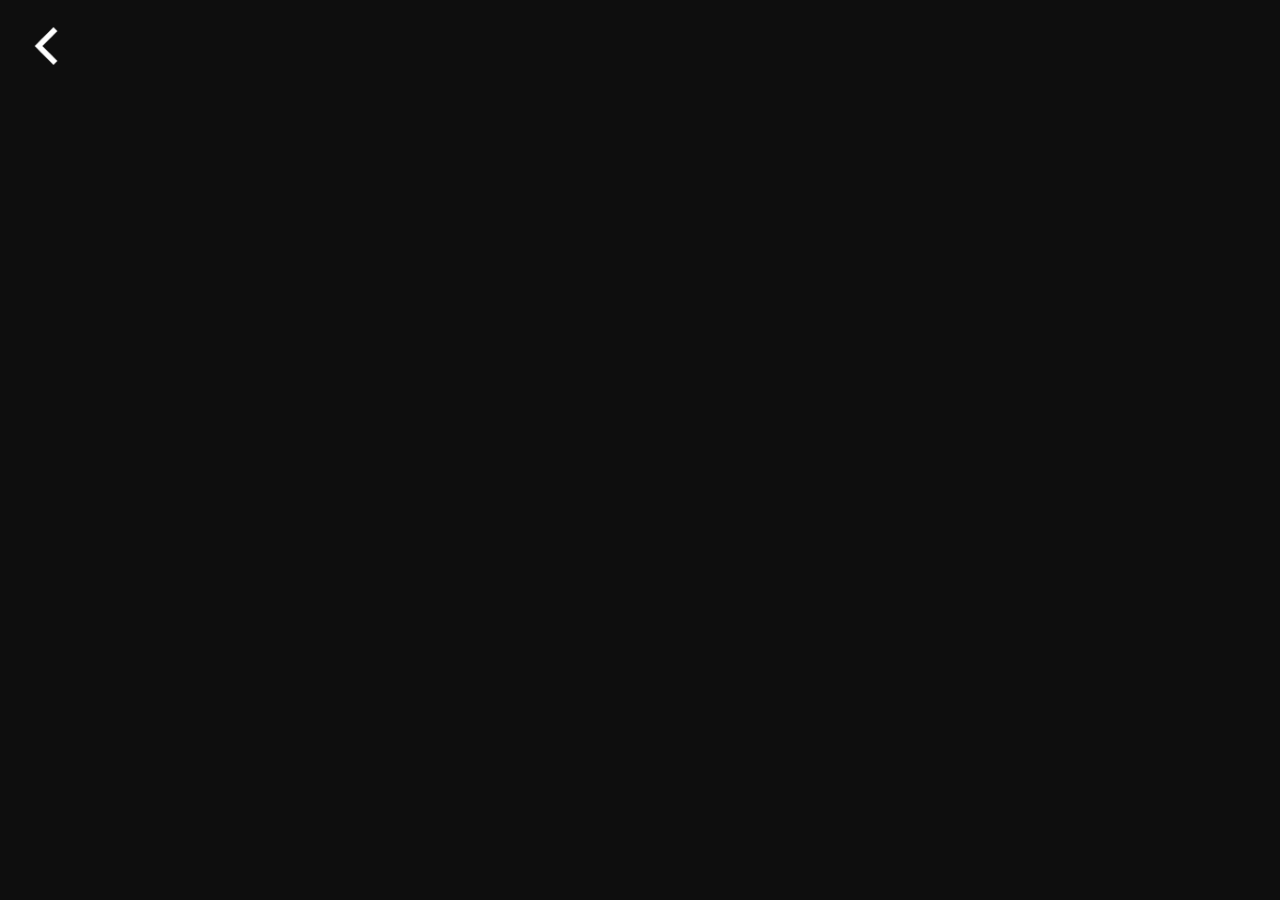
==== art.html @ b429dd1c "starting on art portfolio page" ====
<!DOCTYPE html>
<html lang="en">
<head>
    <meta charset="UTF-8">
    <meta http-equiv="X-UA-Compatible" content="IE=edge">
    <meta name="viewport" content="width=device-width, initial-scale=1.0">
    <title>portfolio art</title>
    <link rel="preconnect" href="https://fonts.gstatic.com">
    <link href="https://fonts.googleapis.com/css2?family=Antic&family=Antic+Didone&display=swap" rel="stylesheet">
    <link rel="stylesheet" href="artStyle.css">
</head>
<body>
    <header>
        <div>
            <a href="index.html"><img src="img/iconfinder_icon-ios7-arrow-back_211686.png" alt="arrow"></a>
        </div>    
    </header>

    <main>
        <div class="container">

            <div class="info">

            </div>

            <div class="gallery">

            </div>




        </div>
         





    </main>




</body>

</html>
---- artStyle.css ----
* {
  margin: 0;
  padding: 0;
  box-sizing: border-box;
}

body {
  background: #0e0e0e;
}

header a {
  display: inline-block;
}

header img {
  max-width: 60px;
  margin: 1rem 1rem;
}
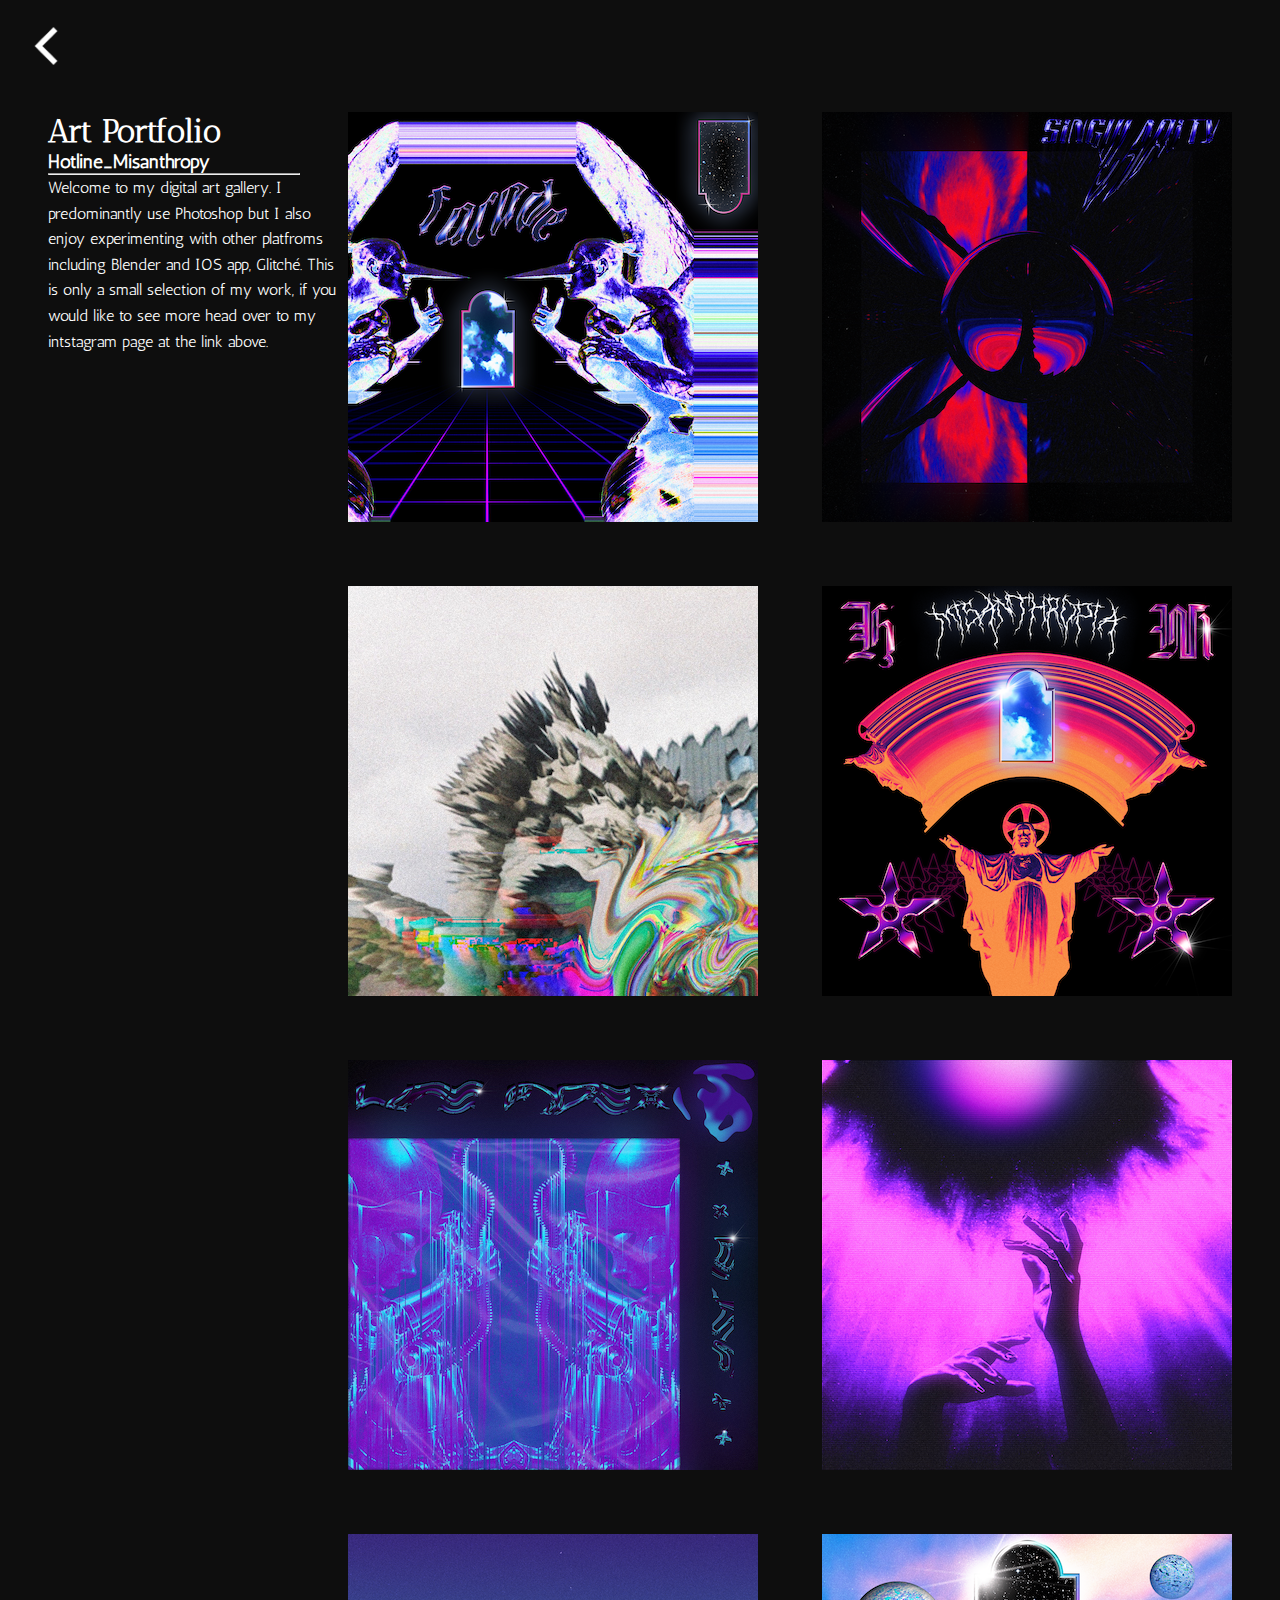
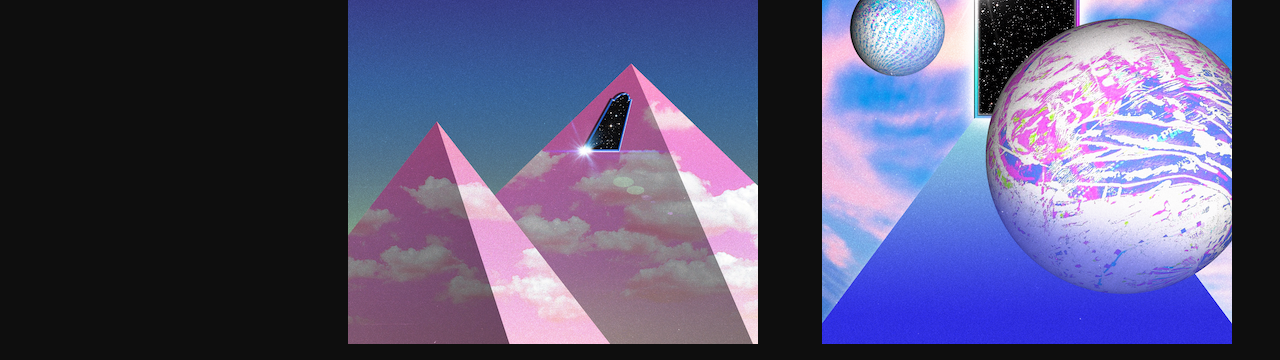
==== commit 9ffffcd6: "basic layout" ====
--- a/art.html
+++ b/art.html
@@ -20,11 +20,26 @@
         <div class="container">
 
             <div class="info">
+                <h1>Art Portfolio</h1>
+                <span>
+                    <!-- insert instagram logo here -->
+                    <h3>Hotline_Misanthropy</h2>
+
+                </span>
+                <hr>
+                <p>Welcome to my digital art gallery. I predominantly use Photoshop but I also enjoy experimenting with other platfroms including Blender and IOS app, Glitché. This is only a small selection of my work, if you would like to see more head over to my intstagram page at the link above.</p>
 
             </div>
 
             <div class="gallery">
-
+                <img src="img/gallery_1.png">
+                <img src="img/gallery_2.png">
+                <img src="img/gallery_3.jpg">
+                <img src="img/gallery_4.png">
+                <img src="img/gallery_5.jpg">
+                <img src="img/gallery_6.jpg">
+                <img src="img/gallery_7.png">
+                <img src="img/gallery_8.png">
             </div>
 
 
--- a/artStyle.css
+++ b/artStyle.css
@@ -8,6 +8,8 @@
   background: #0e0e0e;
 }
 
+/* header */
+
 header a {
   display: inline-block;
 }
@@ -16,3 +18,46 @@
   max-width: 60px;
   margin: 1rem 1rem;
 }
+
+/* main content */
+
+.container {
+  display: flex;
+  justify-content: space-between;
+  padding: 1rem 3rem;
+}
+
+/* info (left side) */
+
+.info {
+  color: white;
+}
+
+.info h1 {
+  font-family: "Antic Didone", serif;
+}
+
+.info h3 {
+  font-family: "Antic", sans-serif;
+}
+
+.info hr {
+  margin-right: 3rem;
+}
+
+.info p {
+  font-family: "Antic", sans-serif;
+  line-height: 1.6rem;
+}
+
+/* gallery grid (right side) */
+
+.gallery {
+  display: grid;
+  grid-template-columns: repeat(2, 1fr);
+  gap: 4rem;
+  grid-template-rows: repeat(auto);
+}
+
+.gallery img {
+}
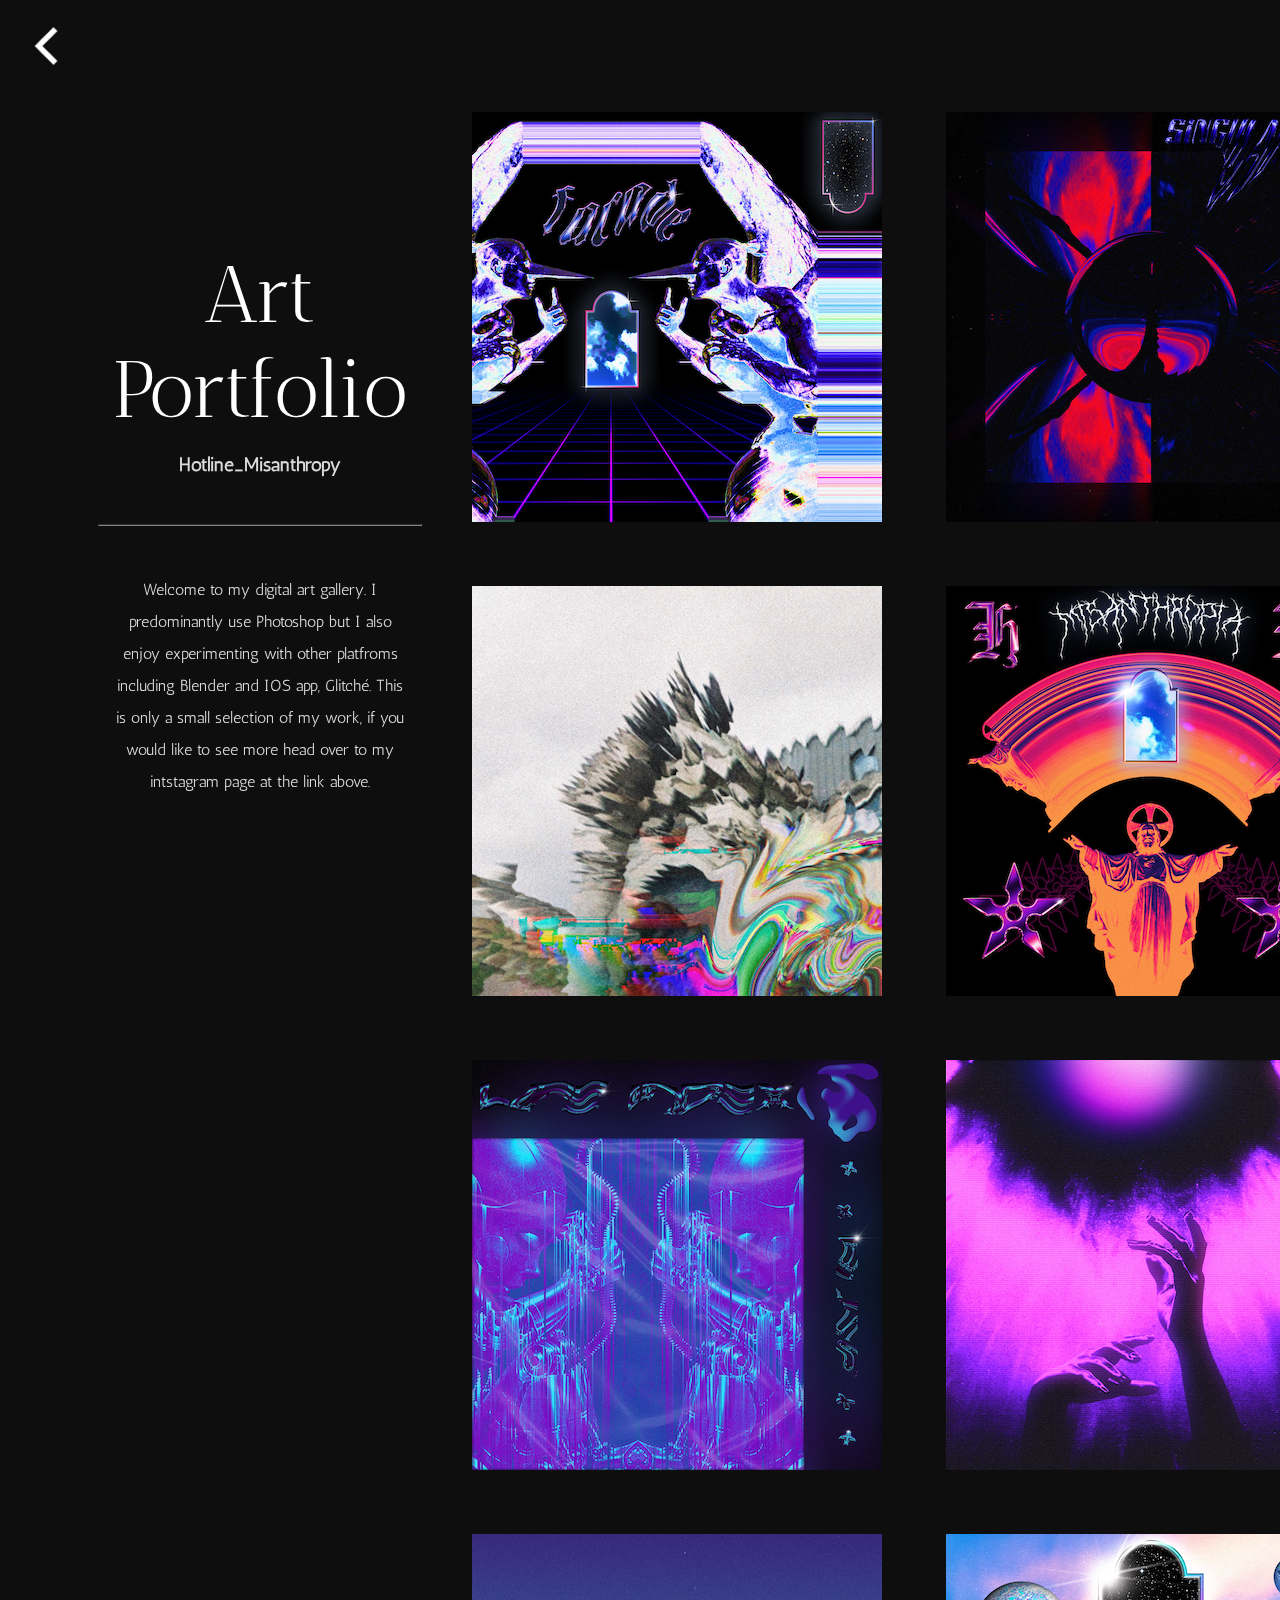
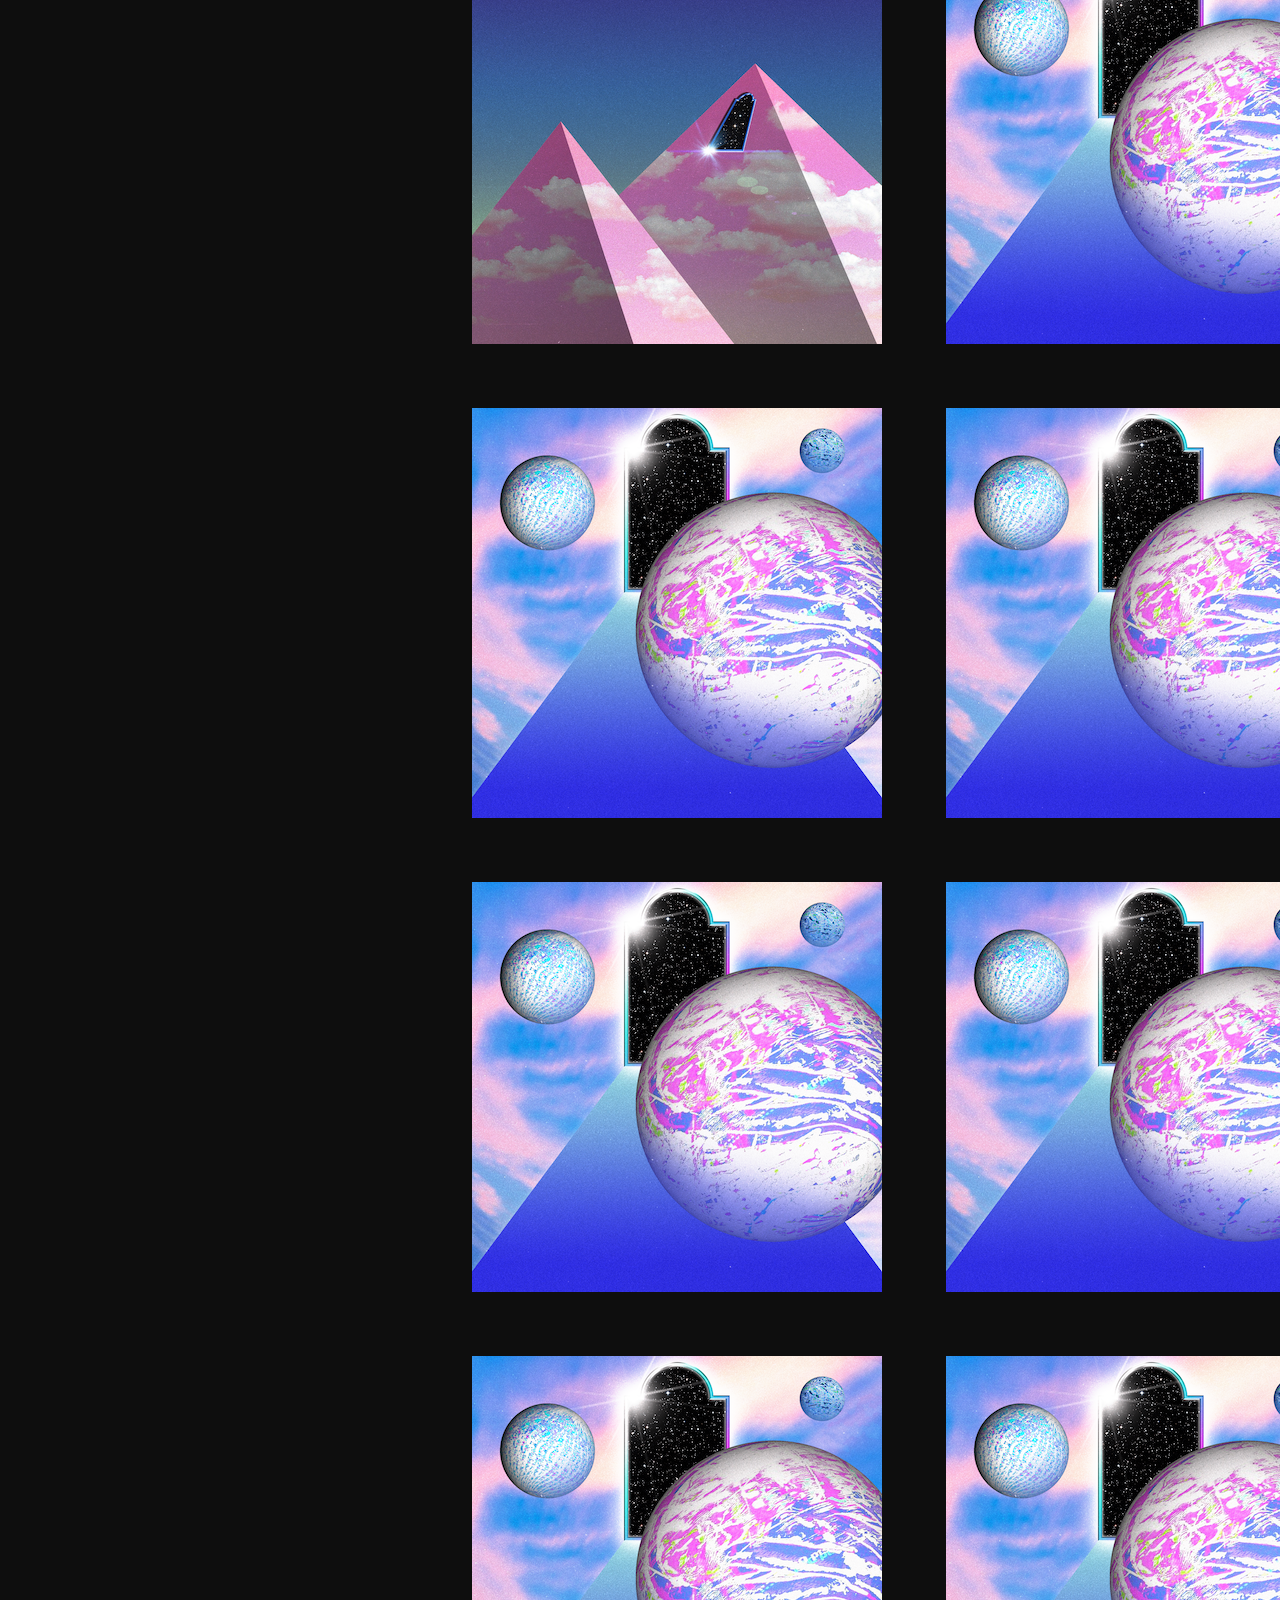
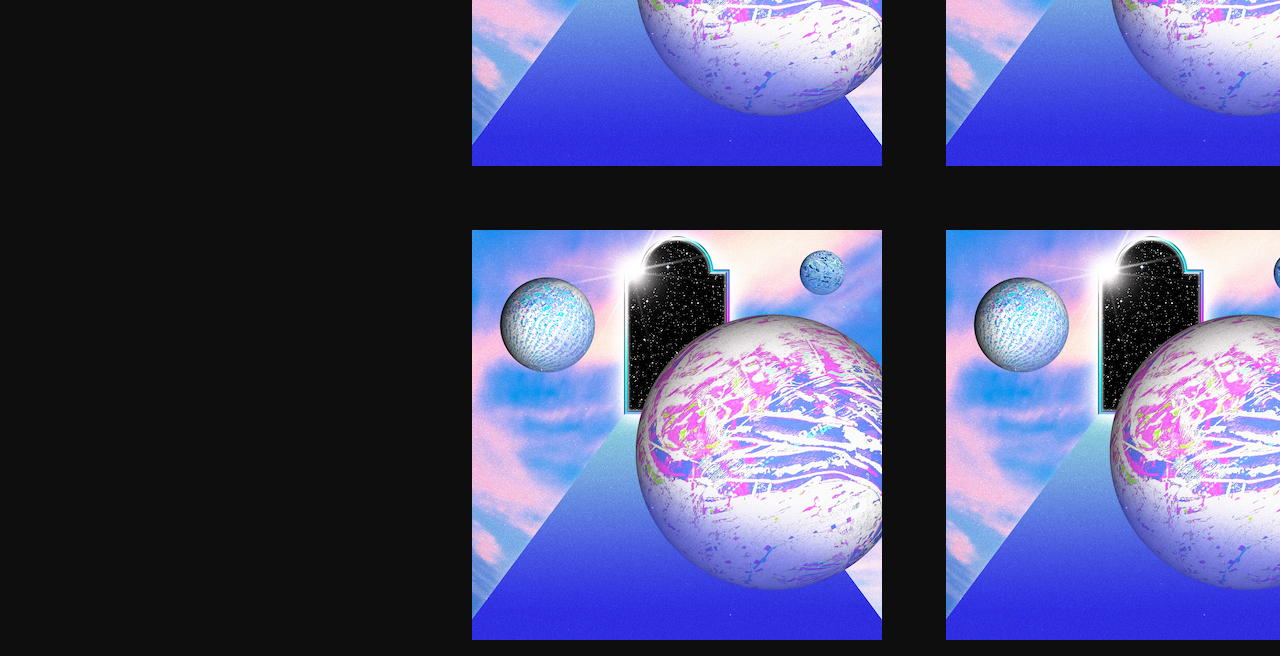
==== commit 0d7deef9: "corrected info column spacing and made it sticky." ====
--- a/art.html
+++ b/art.html
@@ -40,6 +40,14 @@
                 <img src="img/gallery_6.jpg">
                 <img src="img/gallery_7.png">
                 <img src="img/gallery_8.png">
+                <img src="img/gallery_8.png">
+                <img src="img/gallery_8.png">
+                <img src="img/gallery_8.png">
+                <img src="img/gallery_8.png">
+                <img src="img/gallery_8.png">
+                <img src="img/gallery_8.png">
+                <img src="img/gallery_8.png">
+                <img src="img/gallery_8.png">
             </div>
 
 
--- a/artStyle.css
+++ b/artStyle.css
@@ -30,24 +30,43 @@
 /* info (left side) */
 
 .info {
+  padding-top: 15vh;
   color: white;
+  text-align: center;
+  max-width: 30vw;
+  height: 100vh;
+  position: -webkit-sticky;
+  position: sticky;
+  top: 0;
+  margin: 0rem 3rem;
+  /* display: flex;
+  flex-direction: column;
+  justify-content: space-between; */
 }
 
 .info h1 {
   font-family: "Antic Didone", serif;
+  font-size: 5rem;
+  font-weight: lighter;
+  margin: 0rem 1rem;
 }
 
 .info h3 {
   font-family: "Antic", sans-serif;
+  margin: 1rem 3rem;
+  color: #dadada;
 }
 
 .info hr {
-  margin-right: 3rem;
+  margin: 3rem 0.1rem;
+  border-color: #838383;
 }
 
 .info p {
   font-family: "Antic", sans-serif;
-  line-height: 1.6rem;
+  line-height: 2rem;
+  color: #dadada;
+  margin: 0rem 1rem;
 }
 
 /* gallery grid (right side) */
